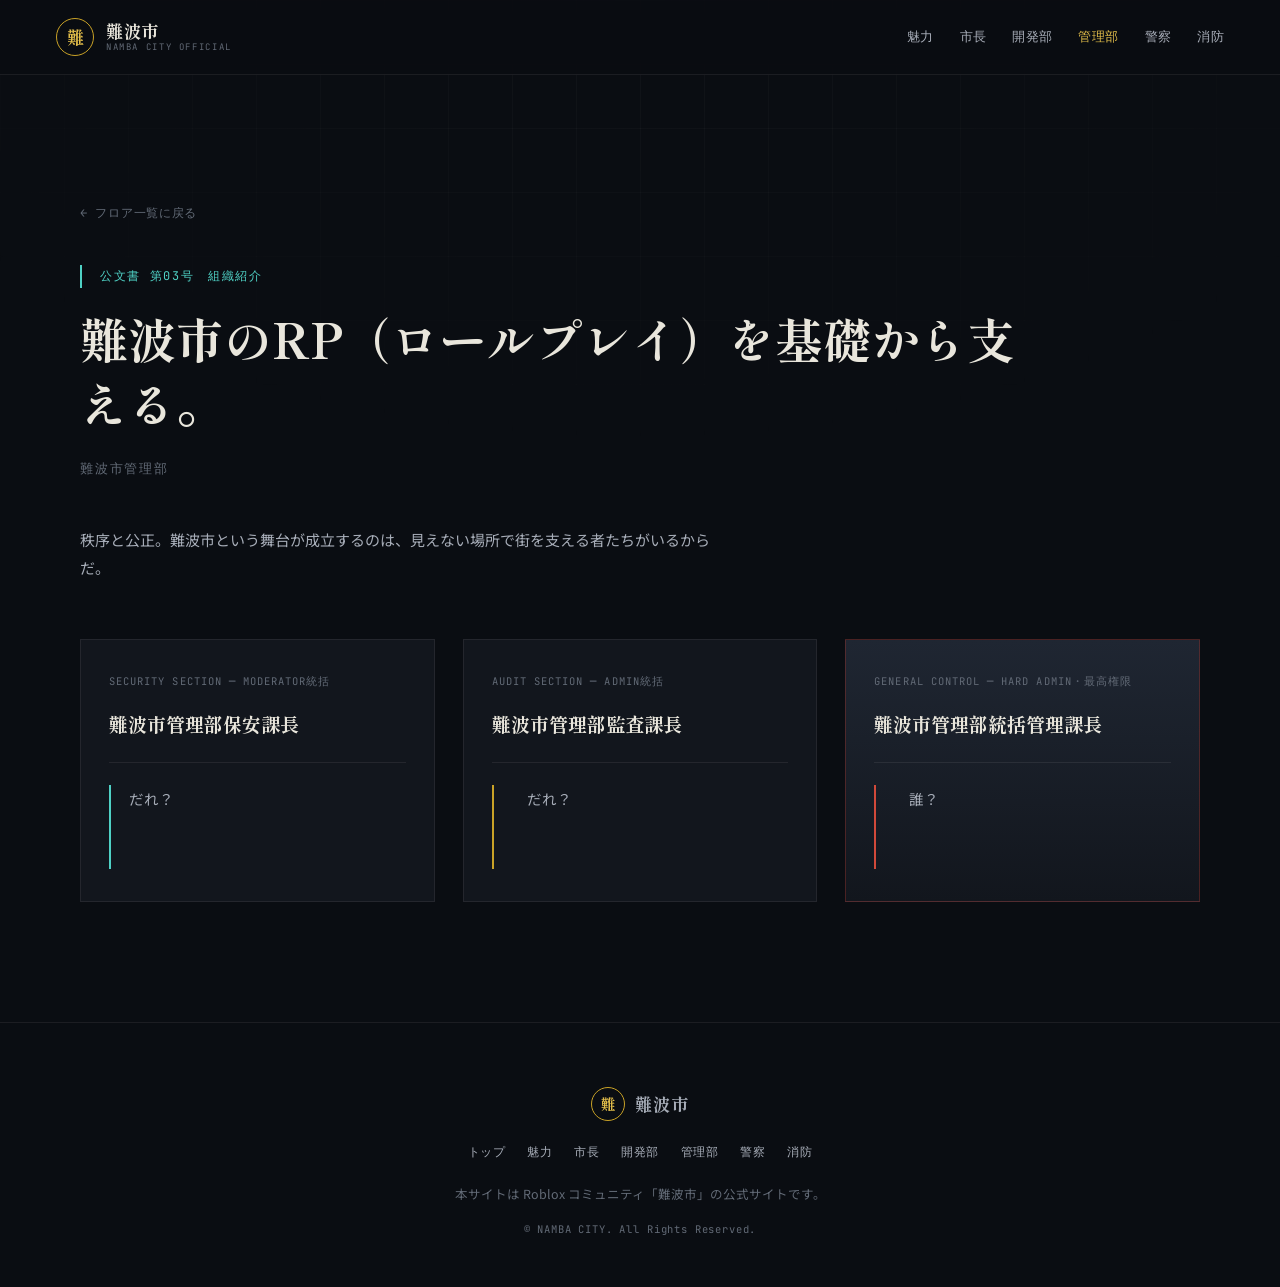
==== administration.html @ e78af887 "Add files via upload" ====
<!DOCTYPE html>
<html lang="ja">
<head>
<meta charset="UTF-8">
<meta name="viewport" content="width=device-width, initial-scale=1.0">
<title>難波市管理部｜難波市 公式サイト</title>
<meta name="description" content="難波市管理部のご紹介。RPの秩序と公正を支える部署です。">
<link rel="preconnect" href="https://fonts.googleapis.com">
<link rel="preconnect" href="https://fonts.gstatic.com" crossorigin>
<link href="https://fonts.googleapis.com/css2?family=Shippori+Mincho:wght@500;700;800&family=Noto+Sans+JP:wght@400;500;600;700;900&family=JetBrains+Mono:wght@400;500;600&display=swap" rel="stylesheet">
<link rel="stylesheet" href="style.css">
</head>
<body>

<div class="blueprint-fixed" aria-hidden="true"></div>
<header class="site-header">
  <a href="index.html" class="brand">
    <span class="brand-mark">難</span>
    <span class="brand-text">
      <span class="brand-ja">難波市</span>
      <span class="brand-en">NAMBA CITY OFFICIAL</span>
    </span>
  </a>
  <nav class="site-nav">
    <a href="charm.html">魅力</a>
    <a href="mayor.html">市長</a>
    <a href="development.html">開発部</a>
    <a href="administration.html" class="nav-current">管理部</a>
    <a href="police.html">警察</a>
    <a href="fire.html">消防</a>
  </nav>
</header>

<main>
  <section class="section admin-section">
    <div class="section-inner">
      <a href="index.html" class="back-link">← フロア一覧に戻る</a>
      <p class="doc-number doc-number-alt">公文書 第03号　組織紹介</p>
      <h2 class="section-title admin-catch">難波市のRP（ロールプレイ）を<br class="mobile-break">基礎から支える。</h2>
      <p class="section-title-sub">難波市管理部</p>
      <p class="section-lead">秩序と公正。難波市という舞台が成立するのは、見えない場所で街を支える者たちがいるからだ。</p>

      <div class="card-grid admin-grid">

        <article class="member-card admin-card admin-card-cyan">
          <p class="member-role-label">Security Section ─ Moderator統括</p>
          <h3 class="member-role">難波市管理部保安課長</h3>
          <blockquote class="member-quote">
            だれ？
          </blockquote>
        </article>

        <article class="member-card admin-card admin-card-gold">
          <p class="member-role-label">Audit Section ─ Admin統括</p>
          <h3 class="member-role">難波市管理部監査課長</h3>
          <blockquote class="member-quote">
          　だれ？
          </blockquote>
        </article>

        <article class="member-card admin-card admin-card-crimson admin-card-featured">
          <p class="member-role-label">General Control ─ Hard Admin・最高権限</p>
          <h3 class="member-role">難波市管理部統括管理課長</h3>
          <blockquote class="member-quote">
           　誰？
          </blockquote>
        </article>

      </div>
    </div>
  </section>
</main>

<footer class="site-footer">
  <div class="footer-inner">
    <div class="footer-brand">
      <span class="brand-mark brand-mark-sm">難</span>
      <span class="brand-ja">難波市</span>
    </div>
    <nav class="footer-nav">
      <a href="index.html">トップ</a>
      <a href="charm.html">魅力</a>
      <a href="mayor.html">市長</a>
      <a href="development.html">開発部</a>
      <a href="administration.html">管理部</a>
      <a href="police.html">警察</a>
      <a href="fire.html">消防</a>
    </nav>
    <p class="footer-note">本サイトは Roblox コミュニティ「難波市」の公式サイトです。</p>
    <p class="footer-copyright">© NAMBA CITY. All Rights Reserved.</p>
  </div>
</footer>

</body>
</html>
---- style.css ----
/* ==========================================================================
   難波市 公式サイト — style.css
   Design tokens
   ========================================================================== */
:root{
  --bg:            #0a0d12;
  --bg-panel:       #12161d;
  --bg-elevated:    #191f28;
  --bg-elevated-2:  #1f2632;

  --gold:           #c9a227;
  --gold-bright:    #e0bc4a;
  --cyan:           #4fd1c5;
  --crimson:        #b3382c;
  --crimson-bright: #d1493a;
  --emerald:        #3fae74;
  --orange:         #d97e34;

  --line:           rgba(201,162,39,0.14);
  --line-soft:      rgba(233,230,220,0.08);

  --text:           #e9e6dc;
  --text-dim:       #a7adb8;
  --text-faint:     #626a76;

  --font-display: 'Shippori Mincho', serif;
  --font-body:    'Noto Sans JP', sans-serif;
  --font-mono:    'JetBrains Mono', monospace;

  --container: 1120px;
}

*, *::before, *::after{ box-sizing: border-box; }

html{ scroll-behavior: smooth; }

@media (prefers-reduced-motion: reduce){
  html{ scroll-behavior: auto; }
  *, *::before, *::after{ animation-duration: 0.001ms !important; transition-duration: 0.001ms !important; }
}

body{
  margin: 0;
  background: var(--bg);
  color: var(--text);
  font-family: var(--font-body);
  font-size: 16px;
  line-height: 1.9;
  -webkit-font-smoothing: antialiased;
}

a{ color: inherit; text-decoration: none; }

img, svg{ display: block; max-width: 100%; }

:focus-visible{
  outline: 2px solid var(--gold-bright);
  outline-offset: 3px;
}

/* ==========================================================================
   Background texture (fixed blueprint grid, whole page)
   ========================================================================== */
.blueprint-fixed{
  position: fixed;
  inset: 0;
  z-index: 0;
  pointer-events: none;
  background-image:
    linear-gradient(var(--line-soft) 1px, transparent 1px),
    linear-gradient(90deg, var(--line-soft) 1px, transparent 1px);
  background-size: 64px 64px;
  opacity: 0.5;
  mask-image: radial-gradient(ellipse 90% 70% at 50% 0%, black 0%, transparent 75%);
}

header, main, footer{ position: relative; z-index: 1; }

/* ==========================================================================
   Header
   ========================================================================== */
.site-header{
  position: sticky;
  top: 0;
  z-index: 50;
  display: flex;
  align-items: center;
  justify-content: space-between;
  padding: 18px clamp(20px, 5vw, 56px);
  background: rgba(10,13,18,0.82);
  backdrop-filter: blur(10px);
  border-bottom: 1px solid var(--line-soft);
}

.brand{
  display: flex;
  align-items: center;
  gap: 12px;
}

.brand-mark{
  display: grid;
  place-items: center;
  width: 38px;
  height: 38px;
  border: 1px solid var(--gold);
  border-radius: 50%;
  color: var(--gold-bright);
  font-family: var(--font-display);
  font-size: 17px;
  font-weight: 700;
}

.brand-mark-sm{ width: 34px; height: 34px; font-size: 15px; }

.brand-text{ display: flex; flex-direction: column; line-height: 1.2; }

.brand-ja{
  font-family: var(--font-display);
  font-weight: 700;
  font-size: 17px;
  letter-spacing: 0.04em;
}

.brand-en{
  font-family: var(--font-mono);
  font-size: 9px;
  letter-spacing: 0.18em;
  color: var(--text-faint);
}

.site-nav{
  display: flex;
  flex-wrap: wrap;
  justify-content: flex-end;
  gap: clamp(12px, 2.4vw, 26px);
  font-family: var(--font-mono);
  font-size: 12.5px;
  letter-spacing: 0.03em;
}

.site-nav a{
  color: var(--text-dim);
  display: flex;
  align-items: center;
  gap: 6px;
  transition: color 0.2s ease;
}

.site-nav a:hover{ color: var(--gold-bright); }

.site-nav a.nav-current{ color: var(--gold-bright); }

.nav-num{
  color: var(--gold);
  font-size: 10px;
}

@media (max-width: 780px){
  .site-nav{ display: none; }
}

/* ==========================================================================
   Hero
   ========================================================================== */
.hero{
  position: relative;
  min-height: 92vh;
  display: flex;
  align-items: center;
  overflow: hidden;
  padding: 120px clamp(20px, 6vw, 56px) 80px;
  border-bottom: 1px solid var(--line-soft);
}

.hero-grid{
  position: absolute;
  inset: 0;
  background-image:
    linear-gradient(var(--line) 1px, transparent 1px),
    linear-gradient(90deg, var(--line) 1px, transparent 1px);
  background-size: 40px 40px;
  mask-image: linear-gradient(180deg, transparent, black 30%, black 75%, transparent);
}

.hero-seal{
  position: absolute;
  right: clamp(-120px, 4vw, 40px);
  top: 50%;
  transform: translateY(-50%);
  width: clamp(280px, 34vw, 480px);
  color: var(--gold);
  opacity: 0.16;
}

.hero-inner{
  position: relative;
  max-width: var(--container);
  margin: 0 auto;
  width: 100%;
}

.eyebrow{
  display: flex;
  align-items: center;
  gap: 12px;
  font-family: var(--font-mono);
  font-size: 12px;
  letter-spacing: 0.22em;
  color: var(--gold-bright);
  margin: 0 0 28px;
}

.eyebrow-line{
  width: 40px;
  height: 1px;
  background: var(--gold);
}

.hero-title{
  font-family: var(--font-display);
  font-weight: 800;
  font-size: clamp(52px, 10vw, 128px);
  line-height: 1.05;
  letter-spacing: 0.02em;
  margin: 0 0 32px;
}

.hero-break{ display: none; }

.hero-lead{
  font-size: clamp(14px, 1.6vw, 17px);
  color: var(--text-dim);
  max-width: 34em;
  margin: 0 0 64px;
}

.scroll-cue{
  display: inline-flex;
  align-items: center;
  gap: 14px;
  font-family: var(--font-mono);
  font-size: 11px;
  letter-spacing: 0.2em;
  color: var(--text-faint);
}

.scroll-line{
  width: 1px;
  height: 40px;
  background: linear-gradient(var(--gold), transparent);
}

/* ==========================================================================
   Section shell
   ========================================================================== */
.section{
  padding: 120px clamp(20px, 6vw, 56px);
  border-bottom: 1px solid var(--line-soft);
}

.section-inner{
  max-width: var(--container);
  margin: 0 auto;
}

.back-link{
  display: inline-flex;
  align-items: center;
  gap: 8px;
  font-family: var(--font-mono);
  font-size: 12px;
  letter-spacing: 0.06em;
  color: var(--text-faint);
  margin: 0 0 40px;
  transition: color 0.2s ease;
}

.back-link:hover{ color: var(--gold-bright); }

.doc-number{
  font-family: var(--font-mono);
  font-size: 12px;
  letter-spacing: 0.14em;
  color: var(--gold-bright);
  margin: 0 0 18px;
  padding-left: 18px;
  border-left: 2px solid var(--gold);
}

.doc-number-alt{ border-left-color: var(--cyan); color: var(--cyan); }
.doc-number-emerald{ border-left-color: var(--emerald); color: var(--emerald); }
.doc-number-orange{ border-left-color: var(--orange); color: var(--orange); }

.section-title{
  font-family: var(--font-display);
  font-weight: 700;
  font-size: clamp(30px, 4.4vw, 48px);
  line-height: 1.35;
  margin: 0 0 22px;
}

.section-title-sub{
  font-family: var(--font-mono);
  font-size: 13px;
  letter-spacing: 0.14em;
  color: var(--text-faint);
  margin: 0 0 44px;
}

.section-lead{
  color: var(--text-dim);
  max-width: 42em;
  font-size: 15px;
  margin: 0 0 56px;
}

.mobile-break{ display: none; }

/* ==========================================================================
   City charm gallery
   ========================================================================== */
.gallery-grid{
  display: grid;
  grid-template-columns: repeat(3, 1fr);
  gap: 20px;
}

@media (max-width: 900px){
  .gallery-grid{ grid-template-columns: repeat(2, 1fr); }
}

@media (max-width: 560px){
  .gallery-grid{ grid-template-columns: 1fr; }
}

.gallery-item{
  margin: 0;
  background: var(--bg-panel);
  border: 1px solid var(--line-soft);
  overflow: hidden;
  transition: border-color 0.25s ease, transform 0.25s ease;
}

.gallery-item:hover{
  border-color: var(--gold);
  transform: translateY(-4px);
}

.gallery-item img{
  width: 100%;
  aspect-ratio: 4 / 3;
  object-fit: cover;
  /* 画像が見つからない間の背景色（差し替え後は非表示になります） */
  background: linear-gradient(135deg, var(--bg-elevated), var(--bg-elevated-2));
}

.gallery-item figcaption{
  padding: 14px 16px;
  font-family: var(--font-mono);
  font-size: 12px;
  letter-spacing: 0.05em;
  color: var(--text-dim);
  border-top: 1px solid var(--line-soft);
}

/* ==========================================================================
   Floor directory (top page)
   ========================================================================== */
.directory-grid{
  display: grid;
  grid-template-columns: repeat(3, 1fr);
  gap: 20px;
}

@media (max-width: 900px){
  .directory-grid{ grid-template-columns: repeat(2, 1fr); }
}

@media (max-width: 560px){
  .directory-grid{ grid-template-columns: 1fr; }
}

.floor-card{
  position: relative;
  display: flex;
  flex-direction: column;
  background: var(--bg-panel);
  border: 1px solid var(--line-soft);
  border-left: 3px solid var(--gold);
  padding: 30px 26px 26px;
  min-height: 168px;
  transition: border-color 0.25s ease, transform 0.25s ease, background 0.25s ease;
}

.floor-card:hover{
  border-color: var(--gold);
  background: var(--bg-elevated);
  transform: translateY(-4px);
}

.floor-num{
  font-family: var(--font-display);
  font-weight: 700;
  font-size: 30px;
  color: var(--gold-bright);
  line-height: 1;
  margin-bottom: 16px;
}

.floor-name{
  font-family: var(--font-body);
  font-weight: 700;
  font-size: 17px;
  color: var(--text);
  margin-bottom: 10px;
}

.floor-desc{
  font-size: 13px;
  color: var(--text-faint);
  line-height: 1.7;
}

.floor-arrow{
  position: absolute;
  right: 22px;
  bottom: 18px;
  font-family: var(--font-mono);
  color: var(--gold);
  transition: transform 0.25s ease;
}

.floor-card:hover .floor-arrow{ transform: translateX(6px); }

/* ==========================================================================
   Mayor document card
   ========================================================================== */
.document-card{
  position: relative;
  background: linear-gradient(180deg, var(--bg-panel), var(--bg-elevated));
  border: 1px solid var(--line-soft);
  border-top: 3px solid var(--gold);
  padding: clamp(28px, 5vw, 56px);
  max-width: 780px;
}

.document-head{
  display: flex;
  justify-content: space-between;
  align-items: baseline;
  padding-bottom: 24px;
  margin-bottom: 32px;
  border-bottom: 1px dashed var(--line-soft);
  font-family: var(--font-mono);
  font-size: 11px;
  letter-spacing: 0.1em;
  color: var(--text-faint);
}

.mayor-quote{
  margin: 0 0 40px;
  font-size: clamp(15px, 1.7vw, 17px);
  line-height: 2.1;
  color: var(--text);
  font-style: normal;
}

.document-sign{
  display: flex;
  align-items: center;
  justify-content: flex-end;
  gap: 20px;
}

.sign-role{
  font-family: var(--font-display);
  font-size: 16px;
  letter-spacing: 0.06em;
  color: var(--text-dim);
}

/* Hanko stamp */
.hanko{
  display: grid;
  place-items: center;
  width: 56px;
  height: 56px;
  border: 2px solid var(--crimson-bright);
  border-radius: 4px;
  color: var(--crimson-bright);
  font-family: var(--font-display);
  font-weight: 700;
  font-size: 22px;
  transform: rotate(-4deg);
  opacity: 0.92;
  flex-shrink: 0;
}

.hanko-sm{
  width: 40px;
  height: 40px;
  font-size: 16px;
  border-width: 1.5px;
}

.hanko-cyan{ border-color: var(--cyan); color: var(--cyan); }
.hanko-crimson{ border-color: var(--crimson-bright); color: var(--crimson-bright); }

/* ==========================================================================
   Card grids (department members)
   ========================================================================== */
.card-grid{
  display: grid;
  grid-template-columns: repeat(3, 1fr);
  gap: 28px;
}

@media (max-width: 900px){
  .card-grid{ grid-template-columns: 1fr; }
}

.member-card{
  display: flex;
  flex-direction: column;
  background: var(--bg-panel);
  border: 1px solid var(--line-soft);
  padding: 32px 28px;
  transition: border-color 0.25s ease, transform 0.25s ease;
}

.member-card:hover{
  border-color: var(--gold);
  transform: translateY(-4px);
}

.member-role-label{
  font-family: var(--font-mono);
  font-size: 10.5px;
  letter-spacing: 0.1em;
  color: var(--text-faint);
  margin: 0 0 14px;
  text-transform: uppercase;
}

.member-role{
  font-family: var(--font-display);
  font-weight: 700;
  font-size: 19px;
  margin: 0 0 22px;
  padding-bottom: 20px;
  border-bottom: 1px solid var(--line-soft);
}

.member-quote{
  position: relative;
  margin: 0 0 auto;
  padding-left: 18px;
  border-left: 2px solid var(--gold);
  font-size: 14.5px;
  line-height: 1.95;
  color: var(--text-dim);
  min-height: 5.8em;
}

.member-note{
  font-family: var(--font-mono);
  font-size: 11px;
  color: var(--gold-bright);
  letter-spacing: 0.04em;
  margin: 16px 0 0;
}

.member-foot{
  display: flex;
  justify-content: flex-end;
  margin-top: 28px;
}

.member-card-featured{
  background: var(--bg-elevated);
  border-color: var(--line);
}

.member-card-featured .member-quote{ border-left-color: var(--gold-bright); }

/* Administration variants */
.admin-card-cyan .member-quote{ border-left-color: var(--cyan); }
.admin-card-crimson .member-quote{ border-left-color: var(--crimson-bright); }
.admin-card-emerald .member-quote{ border-left-color: var(--emerald); }
.admin-card-orange .member-quote{ border-left-color: var(--orange); }

.admin-card-featured{
  background: linear-gradient(180deg, var(--bg-elevated-2), var(--bg-panel));
  border-color: rgba(179,56,44,0.35);
}

.admin-catch{ max-width: 20em; }

/* ==========================================================================
   Footer
   ========================================================================== */
.site-footer{
  padding: 64px clamp(20px, 6vw, 56px) 48px;
}

.footer-inner{
  max-width: var(--container);
  margin: 0 auto;
  display: flex;
  flex-direction: column;
  align-items: center;
  gap: 14px;
  text-align: center;
}

.footer-brand{
  display: flex;
  align-items: center;
  gap: 10px;
  font-family: var(--font-display);
  font-size: 15px;
  color: var(--text-dim);
}

.footer-nav{
  display: flex;
  flex-wrap: wrap;
  justify-content: center;
  gap: 10px 22px;
  font-family: var(--font-mono);
  font-size: 12px;
  letter-spacing: 0.04em;
  color: var(--text-dim);
  margin: 6px 0 4px;
}

.footer-nav a{ transition: color 0.2s ease; }
.footer-nav a:hover{ color: var(--gold-bright); }

.footer-note{
  font-size: 12.5px;
  color: var(--text-faint);
  margin: 0;
}

.footer-copyright{
  font-family: var(--font-mono);
  font-size: 10.5px;
  letter-spacing: 0.08em;
  color: var(--text-faint);
  margin: 0;
}

/* ==========================================================================
   Responsive refinements
   ========================================================================== */
@media (min-width: 641px){
  .hero-break{ display: inline; }
}

@media (max-width: 560px){
  .mobile-break{ display: inline; }
  .hero{ min-height: auto; padding-top: 96px; }
  .document-head{ flex-direction: column; align-items: flex-start; gap: 6px; }
  .document-sign{ justify-content: space-between; }
}
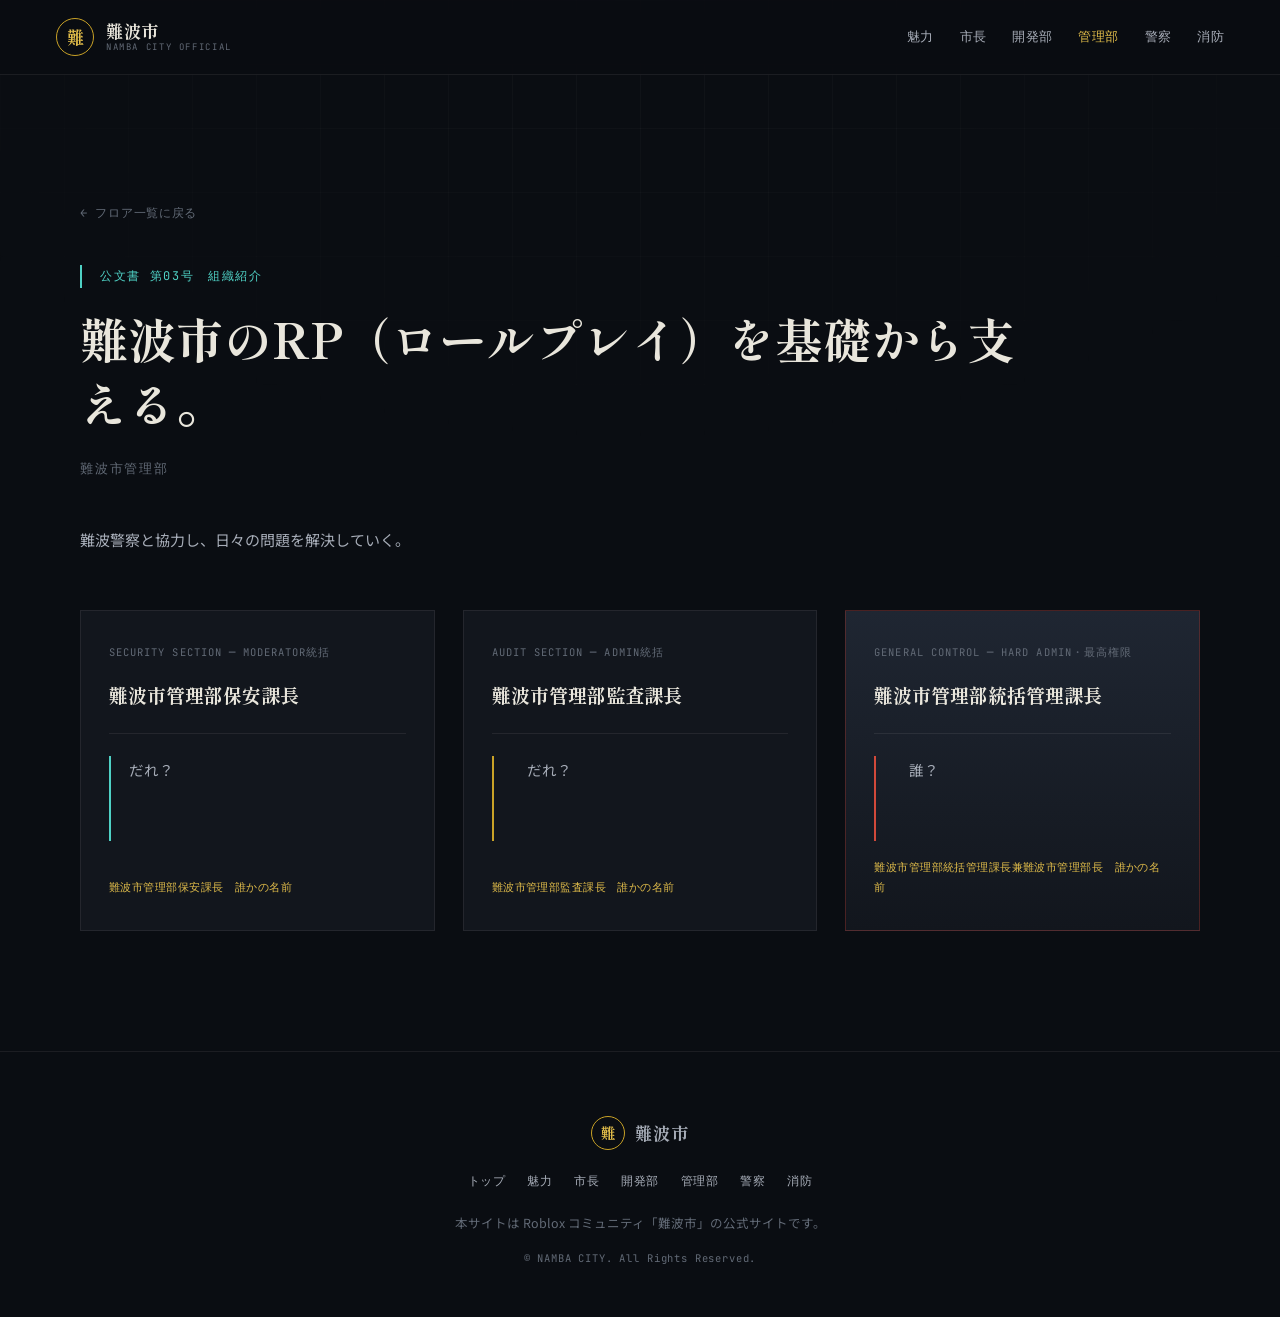
==== commit 01dce611: "Update administration.html" ====
--- a/administration.html
+++ b/administration.html
@@ -38,7 +38,7 @@
       <p class="doc-number doc-number-alt">公文書 第03号　組織紹介</p>
       <h2 class="section-title admin-catch">難波市のRP（ロールプレイ）を<br class="mobile-break">基礎から支える。</h2>
       <p class="section-title-sub">難波市管理部</p>
-      <p class="section-lead">秩序と公正。難波市という舞台が成立するのは、見えない場所で街を支える者たちがいるからだ。</p>
+      <p class="section-lead">難波警察と協力し、日々の問題を解決していく。</p>
 
       <div class="card-grid admin-grid">
 
@@ -48,6 +48,7 @@
           <blockquote class="member-quote">
             だれ？
           </blockquote>
+          <p class="member-note">難波市管理部保安課長　誰かの名前</p>
         </article>
 
         <article class="member-card admin-card admin-card-gold">
@@ -56,6 +57,7 @@
           <blockquote class="member-quote">
           　だれ？
           </blockquote>
+          <p class="member-note">難波市管理部監査課長　誰かの名前</p>
         </article>
 
         <article class="member-card admin-card admin-card-crimson admin-card-featured">
@@ -64,6 +66,7 @@
           <blockquote class="member-quote">
            　誰？
           </blockquote>
+          <p class="member-note">難波市管理部統括管理課長兼難波市管理部長　誰かの名前</p>
         </article>
 
       </div>
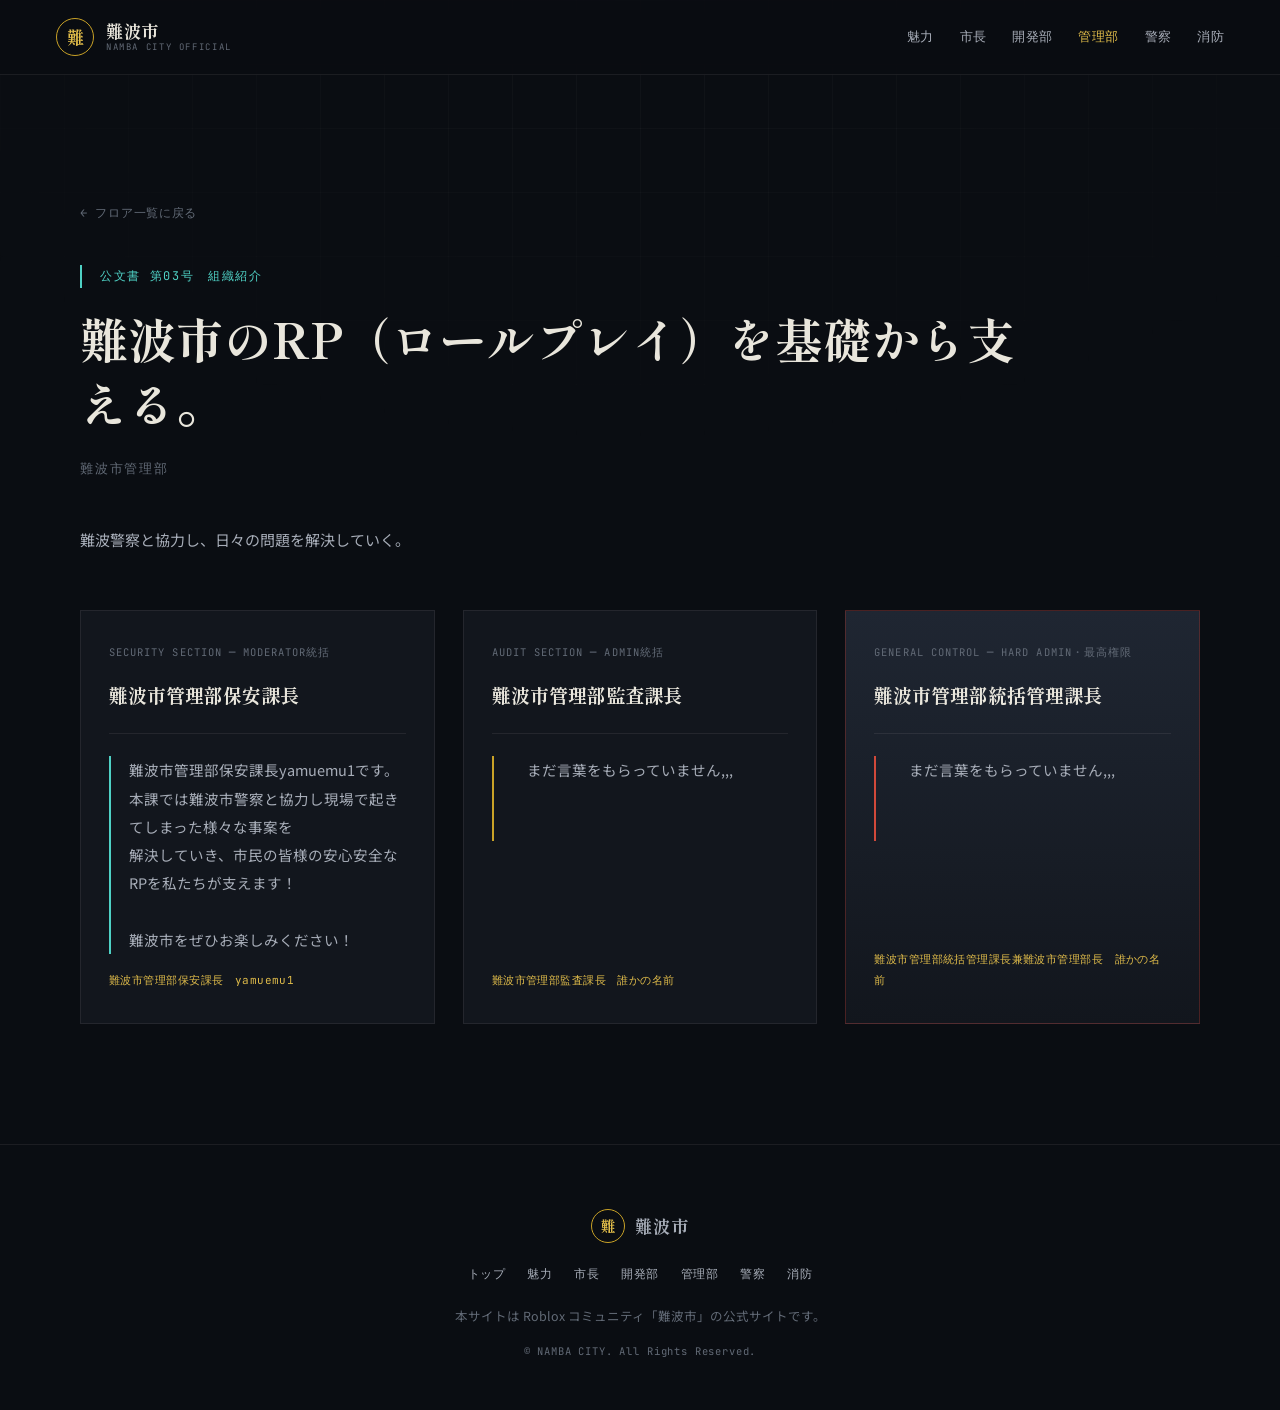
==== commit f59bf4d9: "Update administration.html" ====
--- a/administration.html
+++ b/administration.html
@@ -46,16 +46,18 @@
           <p class="member-role-label">Security Section ─ Moderator統括</p>
           <h3 class="member-role">難波市管理部保安課長</h3>
           <blockquote class="member-quote">
-            だれ？
+            難波市管理部保安課長yamuemu1です。本課では難波市警察と協力し現場で起きてしまった様々な事案を<br>
+            解決していき、市民の皆様の安心安全なRPを私たちが支えます！
+            <br><br>難波市をぜひお楽しみください！
           </blockquote>
-          <p class="member-note">難波市管理部保安課長　誰かの名前</p>
+          <p class="member-note">難波市管理部保安課長　yamuemu1</p>
         </article>
 
         <article class="member-card admin-card admin-card-gold">
           <p class="member-role-label">Audit Section ─ Admin統括</p>
           <h3 class="member-role">難波市管理部監査課長</h3>
           <blockquote class="member-quote">
-          　だれ？
+          　まだ言葉をもらっていません,,,
           </blockquote>
           <p class="member-note">難波市管理部監査課長　誰かの名前</p>
         </article>
@@ -64,7 +66,7 @@
           <p class="member-role-label">General Control ─ Hard Admin・最高権限</p>
           <h3 class="member-role">難波市管理部統括管理課長</h3>
           <blockquote class="member-quote">
-           　誰？
+           　まだ言葉をもらっていません,,,
           </blockquote>
           <p class="member-note">難波市管理部統括管理課長兼難波市管理部長　誰かの名前</p>
         </article>
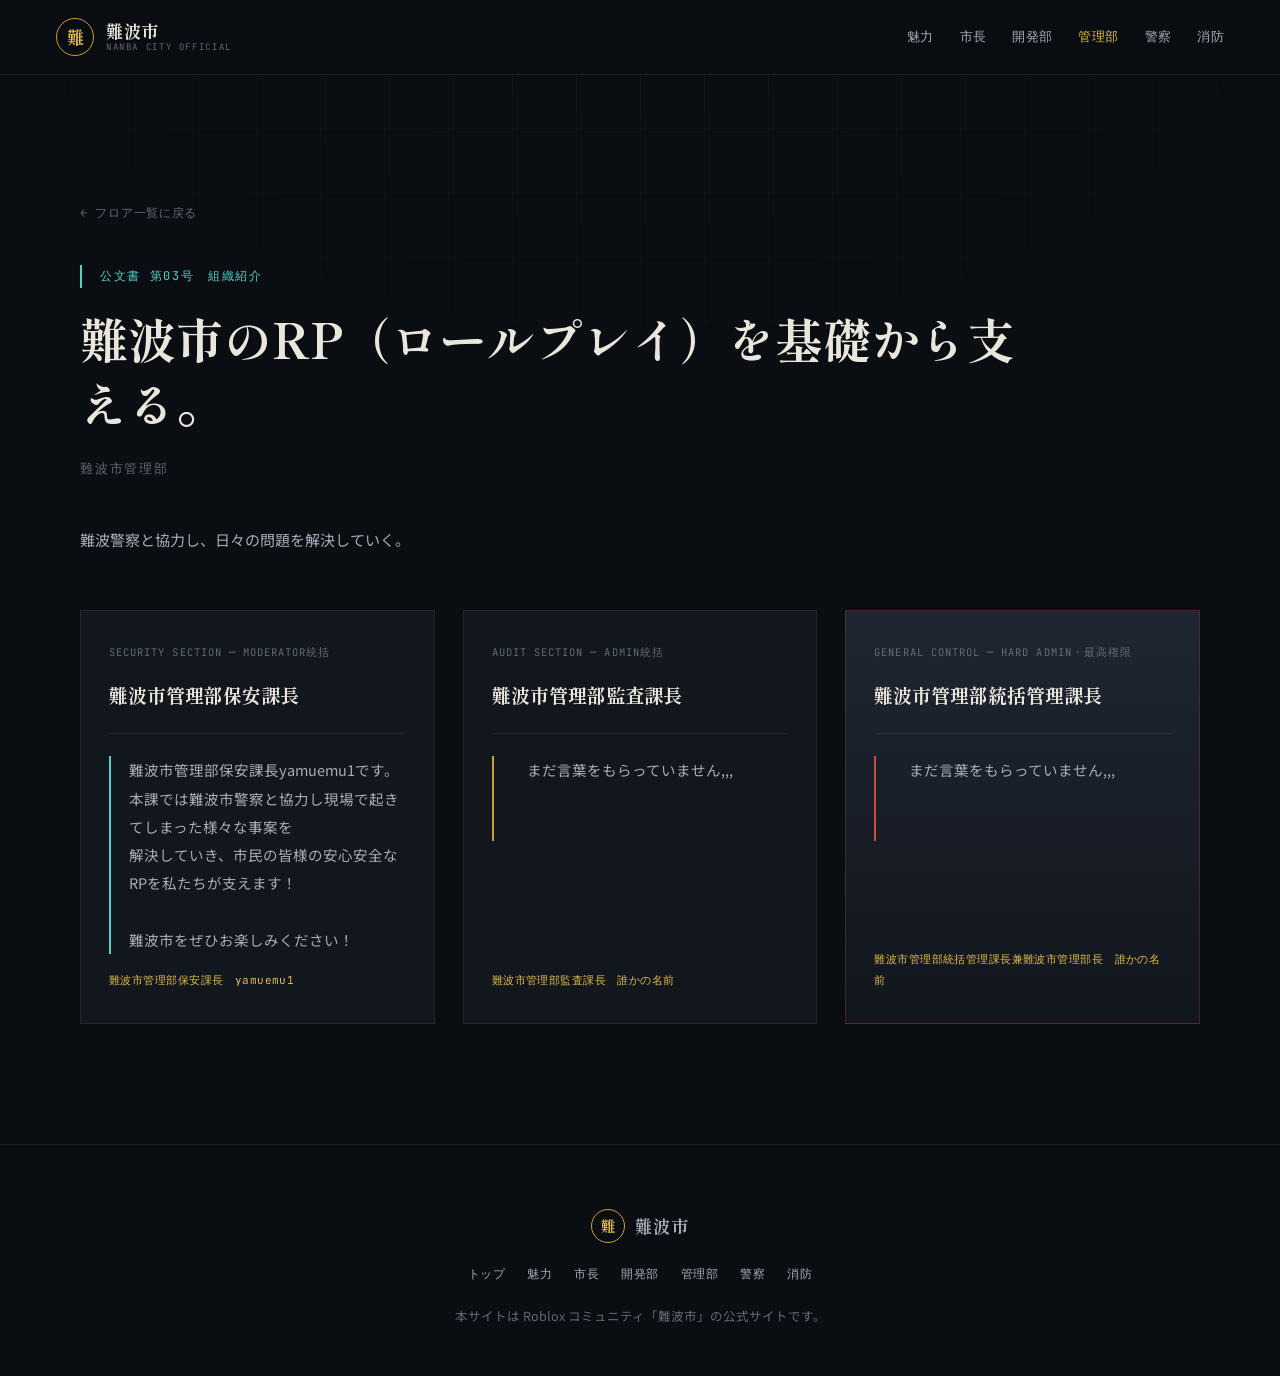
==== commit ef82833f: "Update administration.html" ====
--- a/administration.html
+++ b/administration.html
@@ -18,7 +18,7 @@
     <span class="brand-mark">難</span>
     <span class="brand-text">
       <span class="brand-ja">難波市</span>
-      <span class="brand-en">NAMBA CITY OFFICIAL</span>
+      <span class="brand-en">NANBA CITY OFFICIAL</span>
     </span>
   </a>
   <nav class="site-nav">
@@ -92,7 +92,7 @@
       <a href="fire.html">消防</a>
     </nav>
     <p class="footer-note">本サイトは Roblox コミュニティ「難波市」の公式サイトです。</p>
-    <p class="footer-copyright">© NAMBA CITY. All Rights Reserved.</p>
+   
   </div>
 </footer>
 
--- a/style.css
+++ b/style.css
@@ -665,3 +665,149 @@
   .document-head{ flex-direction: column; align-items: flex-start; gap: 6px; }
   .document-sign{ justify-content: space-between; }
 }
+
+
+/* ==========================================================================
+   Recruitment page
+   ========================================================================== */
+.recruit-grid{
+  display: grid;
+  grid-template-columns: repeat(2, 1fr);
+  gap: 28px;
+}
+
+@media (max-width: 860px){
+  .recruit-grid{ grid-template-columns: 1fr; }
+}
+
+.recruit-card{
+  background: linear-gradient(180deg, var(--bg-panel), var(--bg-elevated));
+  border: 1px solid var(--line-soft);
+  border-top: 3px solid var(--gold);
+  padding: clamp(26px, 4vw, 40px);
+}
+
+.recruit-card.recruit-card-cyan{ border-top-color: var(--cyan); }
+
+.recruit-card h3{
+  font-family: var(--font-display);
+  font-weight: 700;
+  font-size: 21px;
+  margin: 0 0 20px;
+  padding-bottom: 16px;
+  border-bottom: 1px dashed var(--line-soft);
+}
+
+.recruit-label{
+  font-family: var(--font-mono);
+  font-size: 11px;
+  letter-spacing: 0.1em;
+  color: var(--gold-bright);
+  margin: 26px 0 12px;
+}
+
+.recruit-card.recruit-card-cyan .recruit-label{ color: var(--cyan); }
+
+.recruit-label:first-of-type{ margin-top: 0; }
+
+.recruit-list{
+  list-style: none;
+  padding: 0;
+  margin: 0;
+}
+
+.recruit-list li{
+  position: relative;
+  padding-left: 20px;
+  margin-bottom: 10px;
+  font-size: 14px;
+  line-height: 1.85;
+  color: var(--text-dim);
+}
+
+.recruit-list li::before{
+  content: "・";
+  position: absolute;
+  left: 0;
+  color: var(--gold);
+}
+
+.recruit-card.recruit-card-cyan .recruit-list li::before{ color: var(--cyan); }
+
+.recruit-apply{
+  margin-top: 28px;
+  padding-top: 22px;
+  border-top: 1px dashed var(--line-soft);
+  font-size: 13.5px;
+  color: var(--text-dim);
+  line-height: 1.9;
+}
+
+.recruit-apply strong{
+  display: block;
+  font-family: var(--font-mono);
+  font-size: 11px;
+  letter-spacing: 0.1em;
+  color: var(--text-faint);
+  font-weight: 500;
+  margin-bottom: 8px;
+}
+
+.floor-card-recruit{
+  border-left-color: var(--cyan);
+  background: linear-gradient(180deg, var(--bg-elevated-2), var(--bg-panel));
+}
+
+.floor-card-recruit .floor-num{ color: var(--cyan); }
+.floor-card-recruit .floor-arrow{ color: var(--cyan); }
+
+.links {
+    display: flex;
+    justify-content: center;
+    gap: 15px;
+    margin: 50px 0 30px;
+    flex-wrap: wrap;
+}
+
+/* =========================================================
+   External Links
+   ========================================================= */
+
+.server-links {
+  max-width: 1120px;
+  margin: 70px auto;
+  padding: 0 20px;
+
+  display: flex;
+  justify-content: center;
+  align-items: stretch;
+  gap: 16px;
+  flex-wrap: wrap;
+}
+
+.server-links a {
+  display: block;
+  padding: 14px 26px;
+
+  background: var(--bg-panel);
+  border: 1px solid var(--line-soft);
+  border-top: 2px solid var(--gold);
+
+  color: var(--text);
+  text-decoration: none;
+
+  font-family: var(--font-mono);
+  font-size: 12px;
+  letter-spacing: 0.05em;
+
+  transition:
+    background 0.2s ease,
+    border-color 0.2s ease,
+    transform 0.2s ease;
+}
+
+.server-links a:hover {
+  background: var(--bg-elevated);
+  border-color: var(--gold);
+  transform: translateY(-4px);
+}
